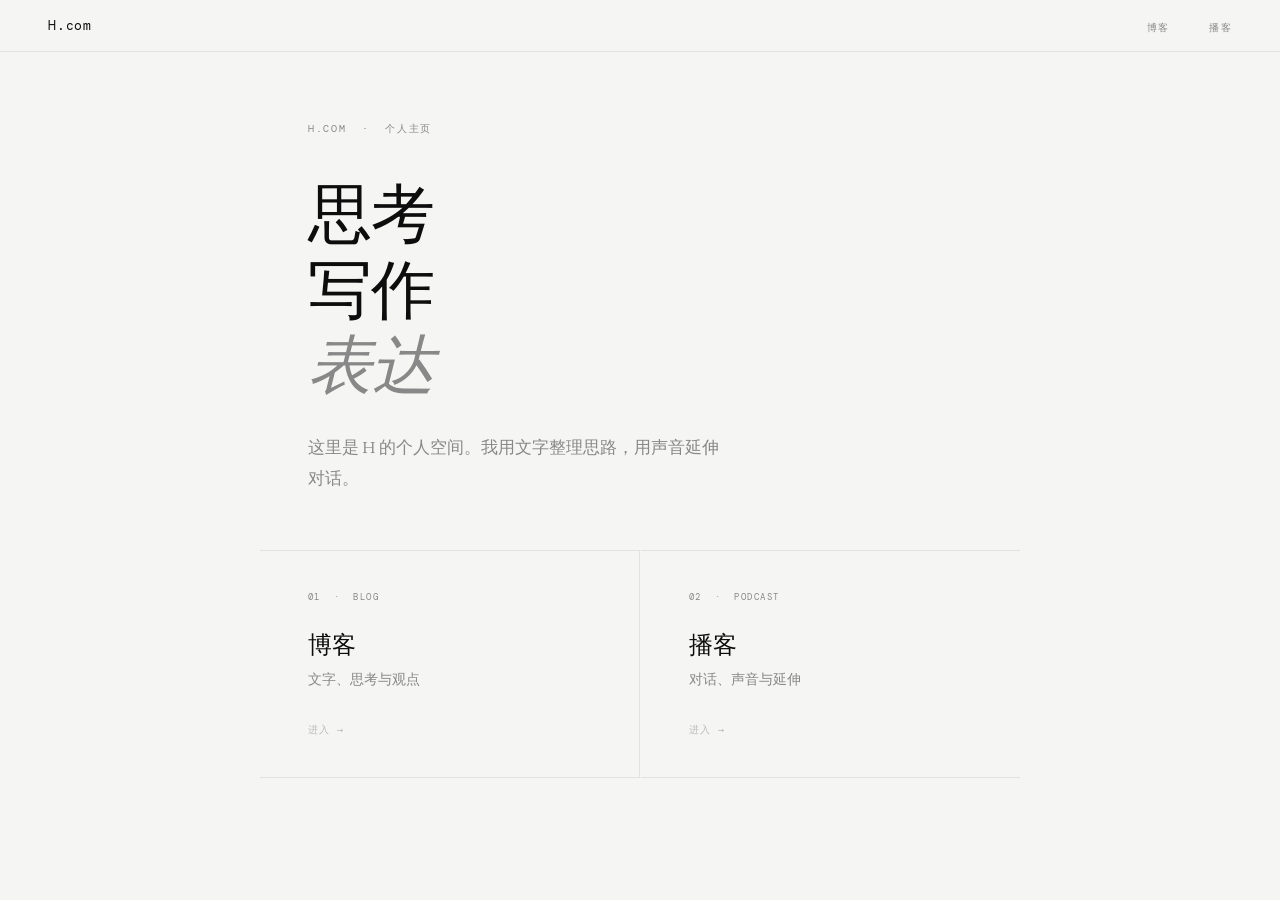
==== index.html @ 77192248 "Add files via upload Initial website upload" ====
<!DOCTYPE html>
<html lang="zh">
<head>
<meta charset="UTF-8">
<meta name="viewport" content="width=device-width, initial-scale=1.0">
<title>H.com</title>
<link href="https://fonts.googleapis.com/css2?family=EB+Garamond:ital,wght@0,400;1,400&family=DM+Mono:wght@300;400&display=swap" rel="stylesheet">
<style>
*,*::before,*::after{box-sizing:border-box;margin:0;padding:0}
:root{--black:#0d0d0d;--white:#f5f5f3;--grey1:#888;--grey2:#bbb;--grey3:#e2e2e0;}
html,body{height:100%;}
body{background:var(--white);color:var(--black);font-family:'EB Garamond',serif;font-weight:400;}

/* NAV */
nav{
  position:fixed;top:0;left:0;right:0;z-index:100;
  display:flex;align-items:center;justify-content:space-between;
  padding:0 3rem;height:52px;
  background:var(--white);border-bottom:1px solid var(--grey3);
}
.nav-logo{font-family:'DM Mono',monospace;font-size:0.8rem;letter-spacing:0.06em;color:var(--black);text-decoration:none;}
.nav-links{display:flex;gap:2.5rem;list-style:none;}
.nav-links a{font-family:'DM Mono',monospace;font-size:0.6rem;letter-spacing:0.14em;text-transform:uppercase;color:var(--grey1);text-decoration:none;transition:color .15s;}
.nav-links a:hover{color:var(--black);}

/* HERO — full viewport */
.hero{
  height:100vh;
  display:flex;flex-direction:column;justify-content:center;
  padding:0 3rem;
  max-width:760px;
  margin:0 auto;
}

.hero-kicker{
  font-family:'DM Mono',monospace;font-size:0.6rem;
  letter-spacing:0.18em;text-transform:uppercase;
  color:var(--grey1);margin-bottom:2.5rem;
}

.hero h1{
  font-size:clamp(2.6rem,5.5vw,4rem);
  font-weight:400;line-height:1.18;letter-spacing:-0.01em;
  margin-bottom:1.8rem;
}
.hero h1 em{font-style:italic;color:var(--grey1);}

.hero-desc{
  font-size:1.05rem;color:var(--grey1);
  line-height:1.85;max-width:420px;
  margin-bottom:3.5rem;
}

/* two big nav cards */
.hero-nav{display:flex;gap:1px;margin-left:-3rem;margin-right:-3rem;}

.hn-card{
  flex:1;
  display:flex;flex-direction:column;justify-content:space-between;
  padding:2.5rem 3rem;
  border-top:1px solid var(--grey3);
  border-bottom:1px solid var(--grey3);
  text-decoration:none;color:inherit;
  background:var(--white);
  transition:background .2s;
  cursor:pointer;
}
.hn-card:first-child{border-right:1px solid var(--grey3);}
.hn-card:hover{background:var(--black);color:var(--white);}
.hn-card:hover .hn-label{color:#555;}
.hn-card:hover .hn-arrow{color:var(--white);}

.hn-label{
  font-family:'DM Mono',monospace;font-size:0.58rem;
  letter-spacing:0.16em;text-transform:uppercase;
  color:var(--grey1);margin-bottom:1.8rem;
  transition:color .2s;
}

.hn-title{
  font-size:1.5rem;font-weight:400;line-height:1.2;
  margin-bottom:0.5rem;
}

.hn-sub{font-size:0.88rem;color:var(--grey1);line-height:1.6;transition:color .2s;}
.hn-card:hover .hn-sub{color:#666;}

.hn-arrow{
  font-family:'DM Mono',monospace;font-size:0.65rem;
  letter-spacing:0.1em;margin-top:2rem;
  color:var(--grey2);transition:color .2s;
}

@media(max-width:600px){
  nav{padding:0 1.5rem;}
  .hero{padding:0 1.5rem;}
  .hero-nav{flex-direction:column;margin:0 -1.5rem;}
  .hn-card{padding:2rem 1.5rem;}
  .hn-card:first-child{border-right:none;border-bottom:1px solid var(--grey3);}
}
</style>
</head>
<body>

<nav>
  <a class="nav-logo" href="index.html">H.com</a>
  <ul class="nav-links">
    <li><a href="blog.html">博客</a></li>
    <li><a href="podcast.html">播客</a></li>
  </ul>
</nav>

<main class="hero">
  <p class="hero-kicker">H.com &nbsp;·&nbsp; 个人主页</p>
  <h1>思考<br>写作<br><em>表达</em></h1>
  <p class="hero-desc">这里是 H 的个人空间。我用文字整理思路，用声音延伸对话。</p>

  <div class="hero-nav">
    <a class="hn-card" href="blog.html">
      <span class="hn-label">01 &nbsp;·&nbsp; Blog</span>
      <div>
        <div class="hn-title">博客</div>
        <div class="hn-sub">文字、思考与观点</div>
      </div>
      <span class="hn-arrow">进入 →</span>
    </a>
    <a class="hn-card" href="podcast.html">
      <span class="hn-label">02 &nbsp;·&nbsp; Podcast</span>
      <div>
        <div class="hn-title">播客</div>
        <div class="hn-sub">对话、声音与延伸</div>
      </div>
      <span class="hn-arrow">进入 →</span>
    </a>
  </div>
</main>

</body>
</html>
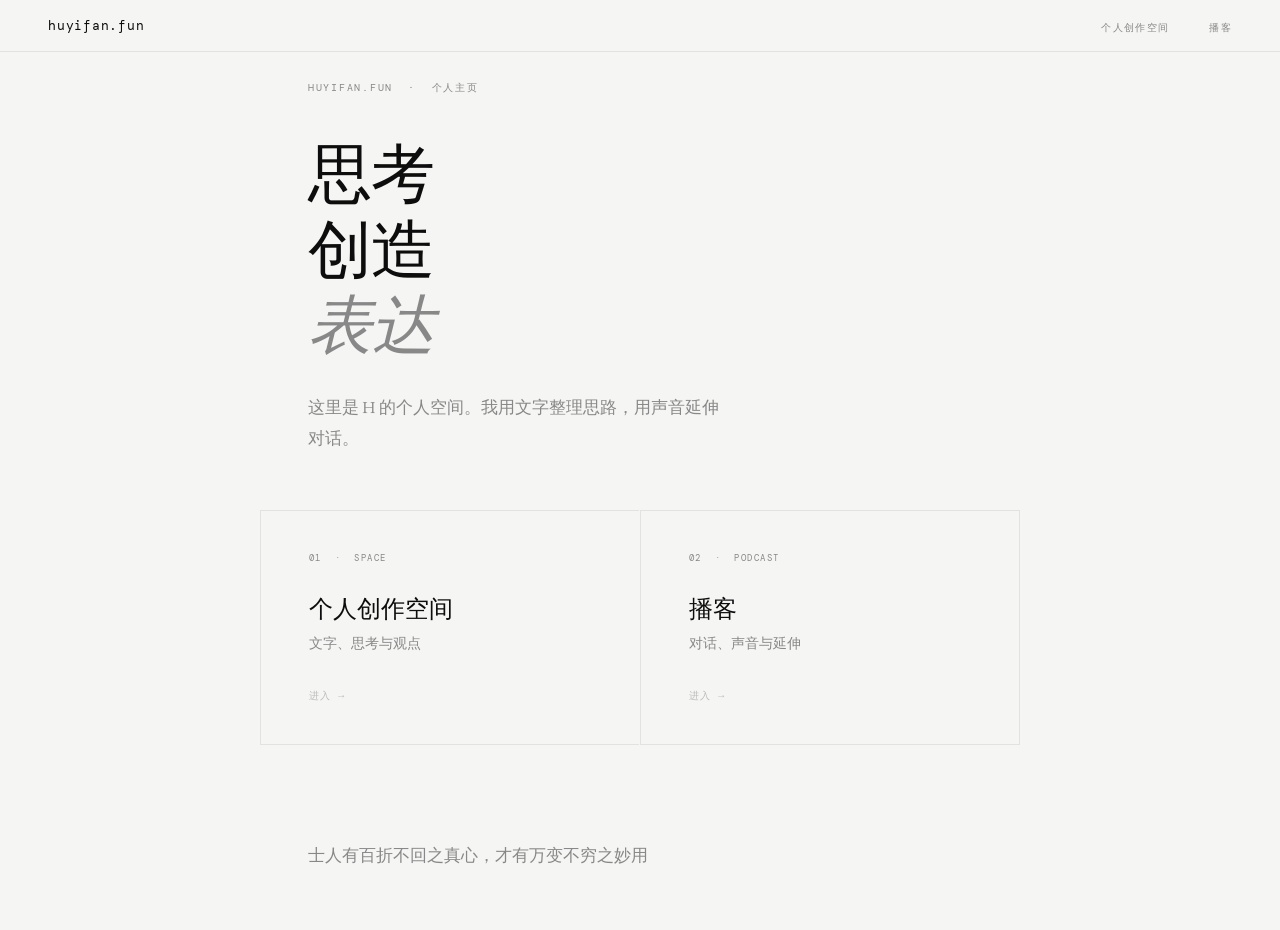
==== commit 16895374: "some change" ====
--- a/index.html
+++ b/index.html
@@ -3,123 +3,195 @@
 <head>
 <meta charset="UTF-8">
 <meta name="viewport" content="width=device-width, initial-scale=1.0">
-<title>H.com</title>
+<title>huyifan.com</title>
 <link href="https://fonts.googleapis.com/css2?family=EB+Garamond:ital,wght@0,400;1,400&family=DM+Mono:wght@300;400&display=swap" rel="stylesheet">
 <style>
-*,*::before,*::after{box-sizing:border-box;margin:0;padding:0}
-:root{--black:#0d0d0d;--white:#f5f5f3;--grey1:#888;--grey2:#bbb;--grey3:#e2e2e0;}
-html,body{height:100%;}
-body{background:var(--white);color:var(--black);font-family:'EB Garamond',serif;font-weight:400;}
-
-/* NAV */
-nav{
-  position:fixed;top:0;left:0;right:0;z-index:100;
-  display:flex;align-items:center;justify-content:space-between;
-  padding:0 3rem;height:52px;
-  background:var(--white);border-bottom:1px solid var(--grey3);
-}
-.nav-logo{font-family:'DM Mono',monospace;font-size:0.8rem;letter-spacing:0.06em;color:var(--black);text-decoration:none;}
-.nav-links{display:flex;gap:2.5rem;list-style:none;}
-.nav-links a{font-family:'DM Mono',monospace;font-size:0.6rem;letter-spacing:0.14em;text-transform:uppercase;color:var(--grey1);text-decoration:none;transition:color .15s;}
-.nav-links a:hover{color:var(--black);}
-
-/* HERO — full viewport */
-.hero{
-  height:100vh;
-  display:flex;flex-direction:column;justify-content:center;
-  padding:0 3rem;
-  max-width:760px;
-  margin:0 auto;
-}
-
-.hero-kicker{
-  font-family:'DM Mono',monospace;font-size:0.6rem;
-  letter-spacing:0.18em;text-transform:uppercase;
-  color:var(--grey1);margin-bottom:2.5rem;
-}
-
-.hero h1{
-  font-size:clamp(2.6rem,5.5vw,4rem);
-  font-weight:400;line-height:1.18;letter-spacing:-0.01em;
-  margin-bottom:1.8rem;
-}
-.hero h1 em{font-style:italic;color:var(--grey1);}
-
-.hero-desc{
-  font-size:1.05rem;color:var(--grey1);
-  line-height:1.85;max-width:420px;
-  margin-bottom:3.5rem;
-}
-
-/* two big nav cards */
-.hero-nav{display:flex;gap:1px;margin-left:-3rem;margin-right:-3rem;}
-
-.hn-card{
-  flex:1;
-  display:flex;flex-direction:column;justify-content:space-between;
-  padding:2.5rem 3rem;
-  border-top:1px solid var(--grey3);
-  border-bottom:1px solid var(--grey3);
-  text-decoration:none;color:inherit;
-  background:var(--white);
-  transition:background .2s;
-  cursor:pointer;
-}
-.hn-card:first-child{border-right:1px solid var(--grey3);}
-.hn-card:hover{background:var(--black);color:var(--white);}
-.hn-card:hover .hn-label{color:#555;}
-.hn-card:hover .hn-arrow{color:var(--white);}
-
-.hn-label{
-  font-family:'DM Mono',monospace;font-size:0.58rem;
-  letter-spacing:0.16em;text-transform:uppercase;
-  color:var(--grey1);margin-bottom:1.8rem;
-  transition:color .2s;
-}
-
-.hn-title{
-  font-size:1.5rem;font-weight:400;line-height:1.2;
-  margin-bottom:0.5rem;
-}
-
-.hn-sub{font-size:0.88rem;color:var(--grey1);line-height:1.6;transition:color .2s;}
-.hn-card:hover .hn-sub{color:#666;}
-
-.hn-arrow{
-  font-family:'DM Mono',monospace;font-size:0.65rem;
-  letter-spacing:0.1em;margin-top:2rem;
-  color:var(--grey2);transition:color .2s;
-}
-
-@media(max-width:600px){
-  nav{padding:0 1.5rem;}
-  .hero{padding:0 1.5rem;}
-  .hero-nav{flex-direction:column;margin:0 -1.5rem;}
-  .hn-card{padding:2rem 1.5rem;}
-  .hn-card:first-child{border-right:none;border-bottom:1px solid var(--grey3);}
-}
+    *, *::before, *::after {
+        box-sizing: border-box;
+        margin: 0;
+        padding: 0;
+    }
+    
+    html {
+        scroll-behavior: smooth;     /* 平滑滚动核心 */
+    }
+    
+    html, body {
+        min-height: 100vh;
+        overflow-x: hidden;
+    }
+    
+    body {
+        background: var(--white);
+        color: var(--black);
+        font-family: 'EB Garamond', serif;
+        font-weight: 400;
+        line-height: 1.7;
+    }
+
+    :root {
+        --black: #0d0d0d;
+        --white: #f5f5f3;
+        --grey1: #888;
+        --grey2: #bbb;
+        --grey3: #e2e2e0;
+    }
+
+    /* NAV - 固定在顶部 */
+    nav {
+        position: fixed;
+        top: 0;
+        left: 0;
+        right: 0;
+        z-index: 100;
+        display: flex;
+        align-items: center;
+        justify-content: space-between;
+        padding: 0 3rem;
+        height: 52px;
+        background: var(--white);
+        border-bottom: 1px solid var(--grey3);
+    }
+    .nav-logo {
+        font-family: 'DM Mono', monospace;
+        font-size: 0.8rem;
+        letter-spacing: 0.06em;
+        color: var(--black);
+        text-decoration: none;
+    }
+    .nav-links {
+        display: flex;
+        gap: 2.5rem;
+        list-style: none;
+    }
+    .nav-links a {
+        font-family: 'DM Mono', monospace;
+        font-size: 0.6rem;
+        letter-spacing: 0.14em;
+        text-transform: uppercase;
+        color: var(--grey1);
+        text-decoration: none;
+        transition: color .15s;
+    }
+    .nav-links a:hover { color: var(--black); }
+
+    /* HERO 区域 */
+    .hero {
+        min-height: 100vh;
+        padding: 80px 3rem 60px;   /* 给顶部留出 nav 空间 */
+        max-width: 760px;
+        margin: 0 auto;
+        display: flex;
+        flex-direction: column;
+        justify-content: center;
+    }
+
+    .hero-kicker {
+        font-family: 'DM Mono', monospace;
+        font-size: 0.6rem;
+        letter-spacing: 0.18em;
+        text-transform: uppercase;
+        color: var(--grey1);
+        margin-bottom: 2.5rem;
+    }
+
+    .hero h1 {
+        font-size: clamp(2.6rem, 5.5vw, 4rem);
+        font-weight: 400;
+        line-height: 1.18;
+        letter-spacing: -0.01em;
+        margin-bottom: 1.8rem;
+    }
+    .hero h1 em { font-style: italic; color: var(--grey1); }
+
+    .hero-desc {
+        font-size: 1.05rem;
+        color: var(--grey1);
+        line-height: 1.85;
+        max-width: 420px;
+        margin-bottom: 3.5rem;
+    }
+
+    .hero-nav {
+        display: flex;
+        gap: 1px;
+        margin: 0 -3rem;
+    }
+    .hn-card {
+        flex: 1;
+        display: flex;
+        flex-direction: column;
+        justify-content: space-between;
+        padding: 2.5rem 3rem;
+        border: 1px solid var(--grey3);
+        text-decoration: none;
+        color: inherit;
+        background: var(--white);
+        transition: background .2s;
+        cursor: pointer;
+    }
+    .hn-card:first-child { border-right: none; }
+    .hn-card:hover {
+        background: var(--black);
+        color: var(--white);
+    }
+    .hn-card:hover .hn-label { color: #555; }
+    .hn-card:hover .hn-arrow { color: var(--white); }
+
+    .hn-label {
+        font-family: 'DM Mono', monospace;
+        font-size: 0.58rem;
+        letter-spacing: 0.16em;
+        text-transform: uppercase;
+        color: var(--grey1);
+        margin-bottom: 1.8rem;
+    }
+    .hn-title { font-size: 1.5rem; font-weight: 400; line-height: 1.2; margin-bottom: 0.5rem; }
+    .hn-sub { font-size: 0.88rem; color: var(--grey1); line-height: 1.6; }
+    .hn-card:hover .hn-sub { color: #666; }
+    .hn-arrow {
+        font-family: 'DM Mono', monospace;
+        font-size: 0.65rem;
+        letter-spacing: 0.1em;
+        margin-top: 2rem;
+        color: var(--grey2);
+    }
+
+    .quote {
+        margin-top: 6rem;
+        font-size: 1.05rem;
+        color: var(--grey1);
+        max-width: 460px;
+    }
+
+    @media (max-width: 600px) {
+        nav { padding: 0 1.5rem; }
+        .hero { padding: 80px 1.5rem 60px; }
+        .hero-nav { flex-direction: column; margin: 0 -1.5rem; }
+        .hn-card { padding: 2rem 1.5rem; }
+    }
 </style>
 </head>
 <body>
 
 <nav>
-  <a class="nav-logo" href="index.html">H.com</a>
+  <a class="nav-logo" href="index.html">huyifan.fun</a>
   <ul class="nav-links">
-    <li><a href="blog.html">博客</a></li>
+    <li><a href="blog.html">个人创作空间</a></li>
     <li><a href="podcast.html">播客</a></li>
   </ul>
 </nav>
 
-<main class="hero">
-  <p class="hero-kicker">H.com &nbsp;·&nbsp; 个人主页</p>
-  <h1>思考<br>写作<br><em>表达</em></h1>
+<div class="hero">
+  <p class="hero-kicker">huyifan.fun &nbsp;·&nbsp; 个人主页</p>
+  <h1>思考<br>创造<br><em>表达</em></h1>
   <p class="hero-desc">这里是 H 的个人空间。我用文字整理思路，用声音延伸对话。</p>
 
   <div class="hero-nav">
     <a class="hn-card" href="blog.html">
-      <span class="hn-label">01 &nbsp;·&nbsp; Blog</span>
+      <span class="hn-label">01 &nbsp;·&nbsp; Space</span>
       <div>
-        <div class="hn-title">博客</div>
+        <div class="hn-title">个人创作空间</div>
         <div class="hn-sub">文字、思考与观点</div>
       </div>
       <span class="hn-arrow">进入 →</span>
@@ -133,7 +205,11 @@
       <span class="hn-arrow">进入 →</span>
     </a>
   </div>
-</main>
+
+  <div class="quote">
+    <p>士人有百折不回之真心，才有万变不穷之妙用</p>
+  </div>
+</div>
 
 </body>
 </html>
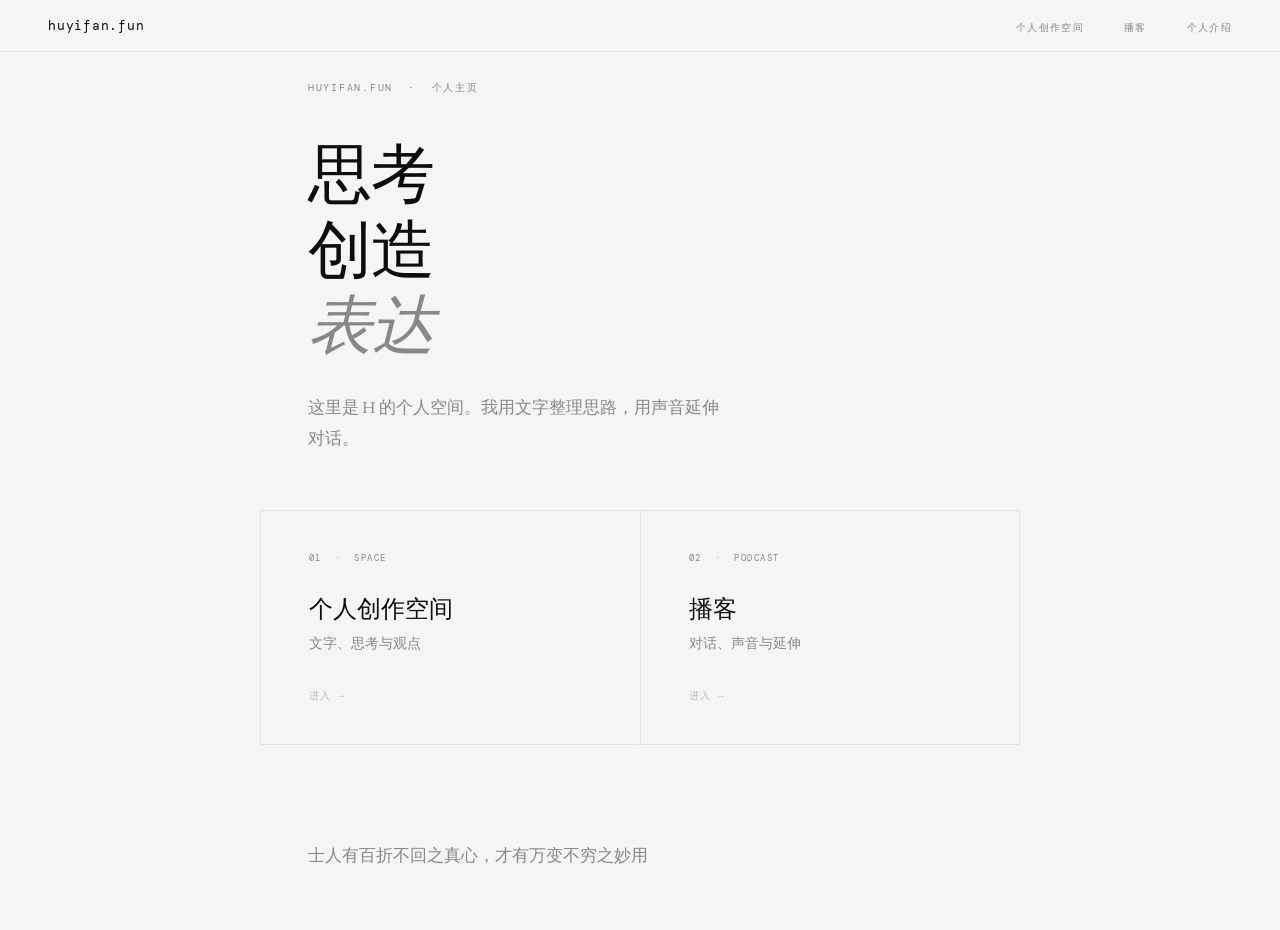
==== commit 9b8ef3ef: "Update index.html" ====
--- a/index.html
+++ b/index.html
@@ -179,6 +179,7 @@
   <ul class="nav-links">
     <li><a href="blog.html">个人创作空间</a></li>
     <li><a href="podcast.html">播客</a></li>
+    <li><a href="about.html">个人介绍</a></li>
   </ul>
 </nav>
 
